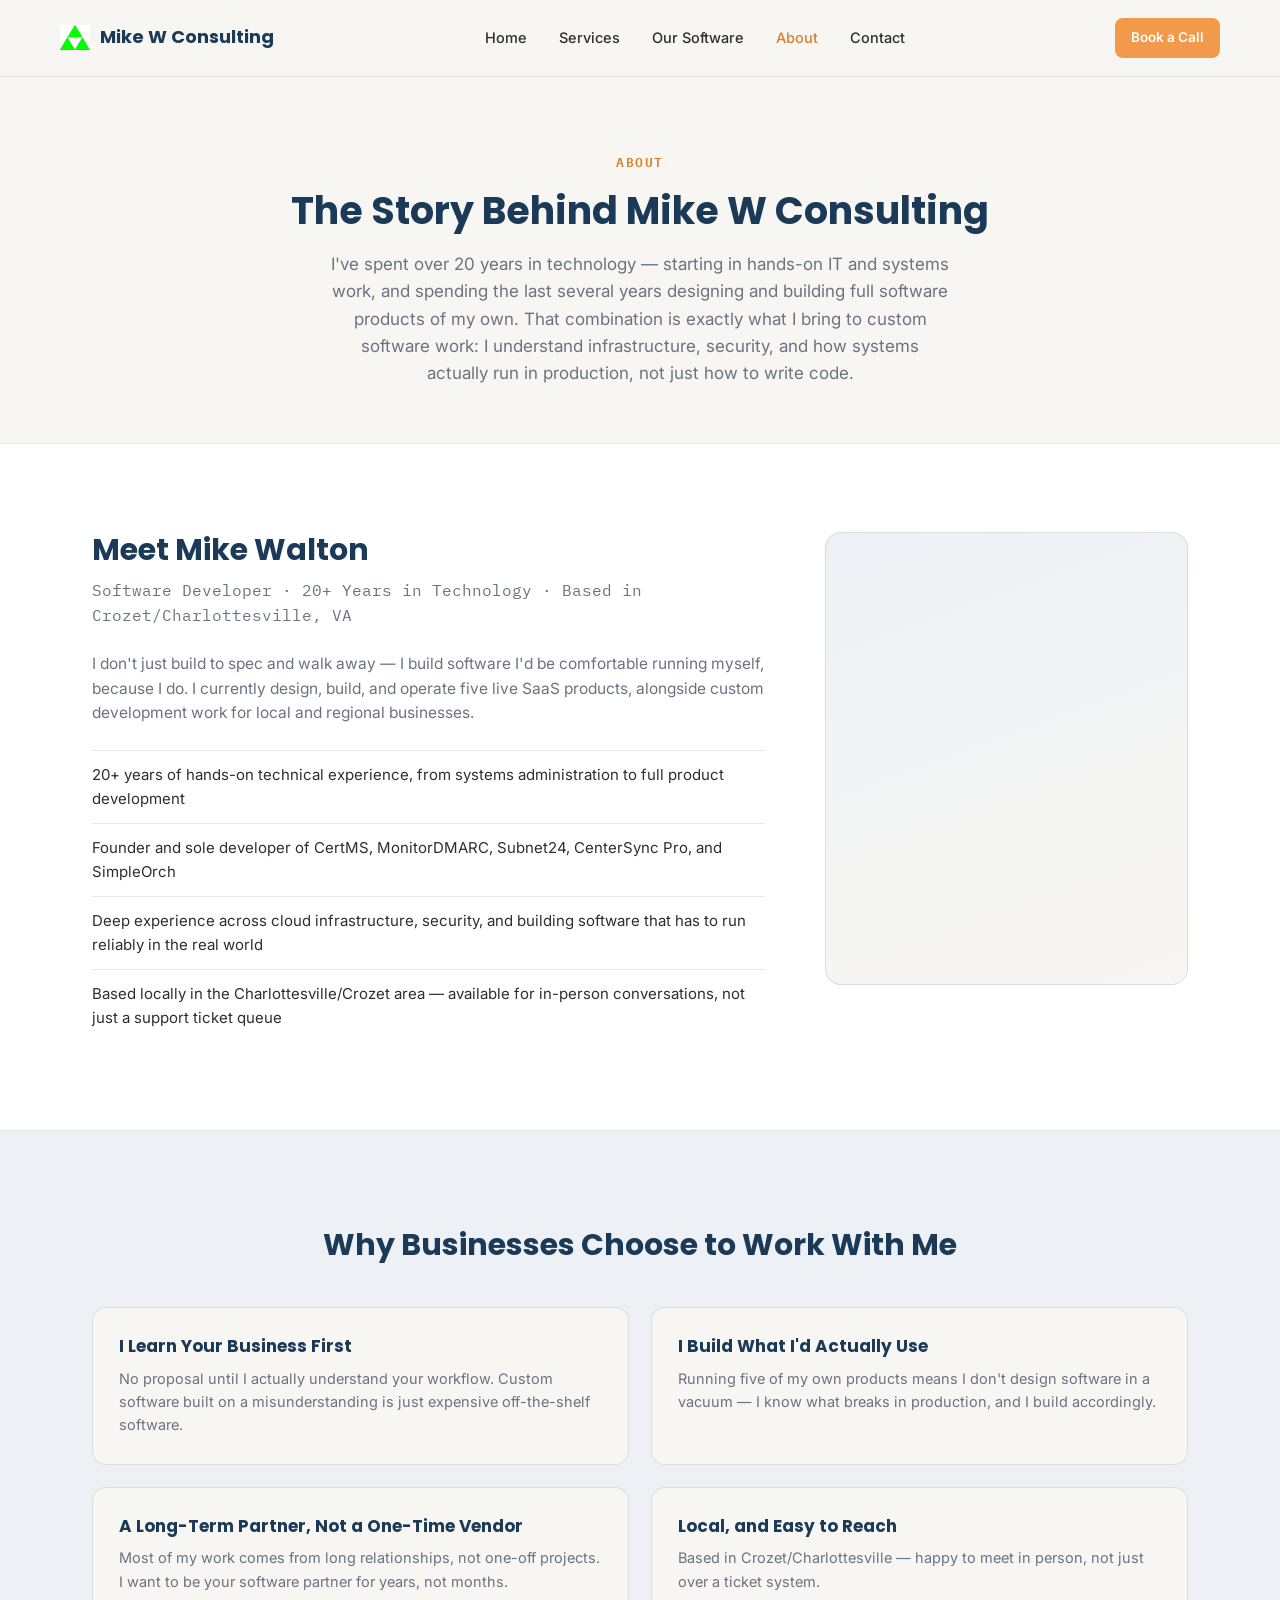
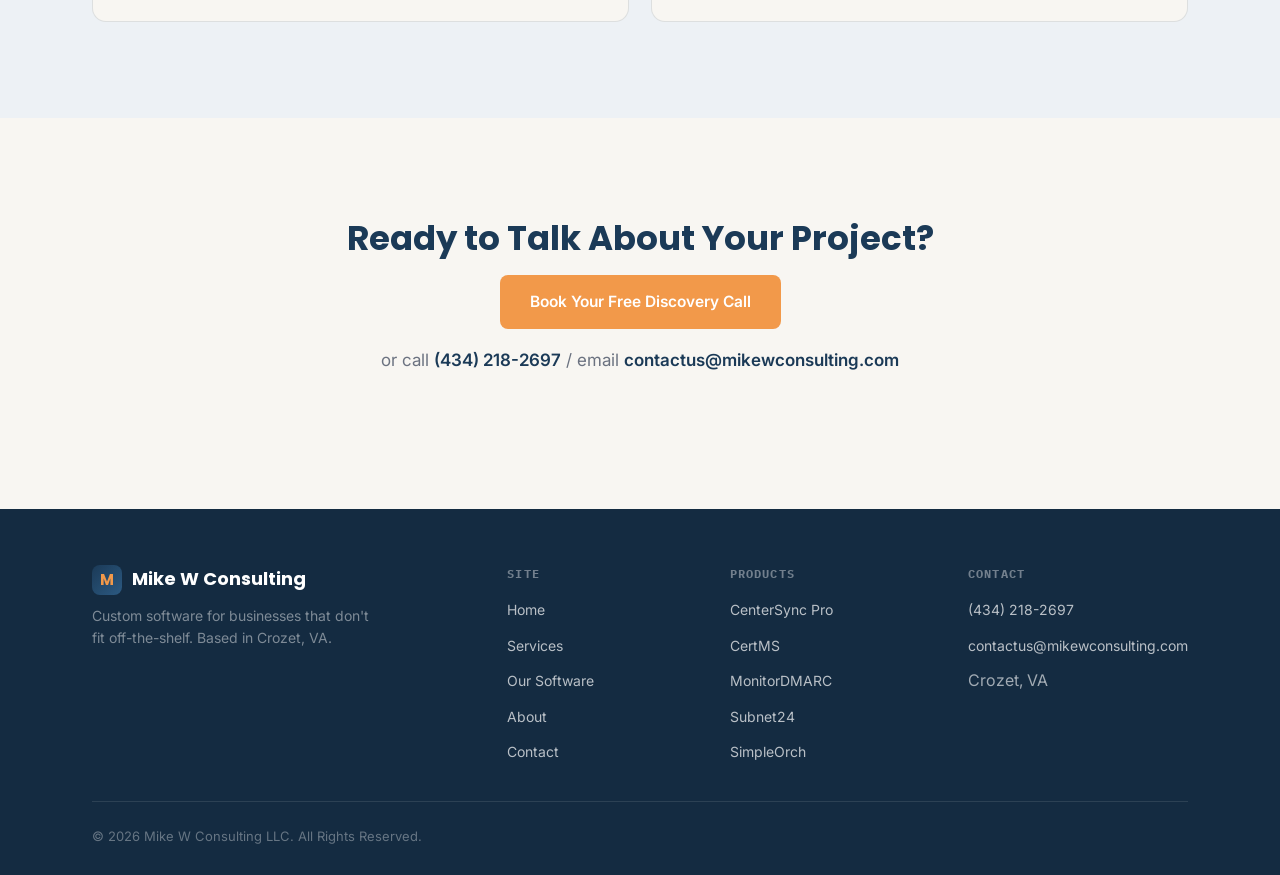
==== about.html @ b6466f71 "Initial Commit" ====
<!DOCTYPE html>
<html lang="en">
<head>
<meta charset="UTF-8">
<meta name="viewport" content="width=device-width, initial-scale=1.0">
<link rel="icon" type="image/x-icon" href="images/favicon.ico">
<title>About Mike Walton | Mike W Consulting LLC</title>
<meta name="description" content="Meet Mike Walton — 20+ years in technology, founder of five live SaaS products, now building custom software for local and regional businesses.">
<link rel="preconnect" href="https://fonts.googleapis.com">
<link rel="preconnect" href="https://fonts.gstatic.com" crossorigin>
<link href="https://fonts.googleapis.com/css2?family=Poppins:wght@500;600;700&family=Inter:wght@400;500;600&family=IBM+Plex+Mono:wght@500;600&display=swap" rel="stylesheet">
<link rel="stylesheet" href="styles.css">
</head>
<body>

<header>
  <div class="wrap nav-inner">
    <a href="index.html" class="logo"><img src="images/MWC-Logo-Tight2.png" alt="Mike W Consulting Logo" class="logo-img"> Mike W Consulting</a>
    <nav aria-label="Primary">
      <ul id="nav-list">
        <li><a href="index.html">Home</a></li>
        <li><a href="services.html">Services</a></li>
        <li><a href="our-software.html">Our Software</a></li>
        <li><a href="about.html" class="active">About</a></li>
        <li><a href="contact.html">Contact</a></li>
      </ul>
    </nav>
    <div class="nav-actions">
      <a href="contact.html" class="btn btn-primary btn-sm nav-cta">Book a Call</a>
      <button class="nav-toggle" id="nav-toggle" aria-expanded="false" aria-controls="nav-list" aria-label="Toggle menu">
        <span></span><span></span><span></span>
      </button>
    </div>
  </div>
</header>

<section class="page-hero">
  <div class="wrap">
    <span class="eyebrow">About</span>
    <h1>The Story Behind Mike W Consulting</h1>
    <p>I've spent over 20 years in technology &mdash; starting in hands-on IT and systems work, and spending the last several years designing and building full software products of my own. That combination is exactly what I bring to custom software work: I understand infrastructure, security, and how systems actually run in production, not just how to write code.</p>
  </div>
</section>

<section class="meet">
  <div class="wrap meet-grid">
    <div class="meet-copy">
      <h2>Meet Mike Walton</h2>
      <p class="meet-sub">Software Developer &middot; 20+ Years in Technology &middot; Based in Crozet/Charlottesville, VA</p>
      <p>I don't just build to spec and walk away &mdash; I build software I'd be comfortable running myself, because I do. I currently design, build, and operate five live SaaS products, alongside custom development work for local and regional businesses.</p>
      <ul class="bio-list">
        <li>20+ years of hands-on technical experience, from systems administration to full product development</li>
        <li>Founder and sole developer of CertMS, MonitorDMARC, Subnet24, CenterSync Pro, and SimpleOrch</li>
        <li>Deep experience across cloud infrastructure, security, and building software that has to run reliably in the real world</li>
        <li>Based locally in the Charlottesville/Crozet area &mdash; available for in-person conversations, not just a support ticket queue</li>
      </ul>
    </div>
    <div class="meet-photo">
      <div class="photo-frame" role="img" aria-label="Photo of Mike Walton placeholder — replace with a real headshot"></div>
    </div>
  </div>
</section>

<section class="reasons">
  <div class="wrap">
    <h2>Why Businesses Choose to Work With Me</h2>
    <div class="reasons-grid">
      <div class="reason-card">
        <h3>I Learn Your Business First</h3>
        <p>No proposal until I actually understand your workflow. Custom software built on a misunderstanding is just expensive off-the-shelf software.</p>
      </div>
      <div class="reason-card">
        <h3>I Build What I'd Actually Use</h3>
        <p>Running five of my own products means I don't design software in a vacuum &mdash; I know what breaks in production, and I build accordingly.</p>
      </div>
      <div class="reason-card">
        <h3>A Long-Term Partner, Not a One-Time Vendor</h3>
        <p>Most of my work comes from long relationships, not one-off projects. I want to be your software partner for years, not months.</p>
      </div>
      <div class="reason-card">
        <h3>Local, and Easy to Reach</h3>
        <p>Based in Crozet/Charlottesville &mdash; happy to meet in person, not just over a ticket system.</p>
      </div>
    </div>
  </div>
</section>

<section class="closing">
  <div class="wrap">
    <h2>Ready to Talk About Your Project?</h2>
    <a href="contact.html" class="btn btn-primary btn-lg">Book Your Free Discovery Call</a>
    <p class="closing-alt">or call <a href="tel:4342182697">(434) 218-2697</a> / email <a href="mailto:contactus@mikewconsulting.com">contactus@mikewconsulting.com</a></p>
  </div>
</section>

<footer>
  <div class="wrap">
    <div class="footer-top">
      <div class="footer-brand">
        <div class="logo"><span class="logo-mark">M</span> Mike W Consulting</div>
        <p>Custom software for businesses that don't fit off-the-shelf. Based in Crozet, VA.</p>
      </div>
      <div class="footer-col">
        <h4>Site</h4>
        <ul>
          <li><a href="index.html">Home</a></li>
          <li><a href="services.html">Services</a></li>
          <li><a href="our-software.html">Our Software</a></li>
          <li><a href="about.html">About</a></li>
          <li><a href="contact.html">Contact</a></li>
        </ul>
      </div>
      <div class="footer-col">
        <h4>Products</h4>
        <ul>
          <li><a href="https://centersyncpro.com" target="_blank" rel="noopener">CenterSync Pro</a></li>
          <li><a href="https://certms.com" target="_blank" rel="noopener">CertMS</a></li>
          <li><a href="https://monitordmarc.com" target="_blank" rel="noopener">MonitorDMARC</a></li>
          <li><a href="https://subnet24.com" target="_blank" rel="noopener">Subnet24</a></li>
          <li><a href="https://simpleorch.io" target="_blank" rel="noopener">SimpleOrch</a></li>
        </ul>
      </div>
      <div class="footer-col">
        <h4>Contact</h4>
        <ul>
          <li><a href="tel:4342182697">(434) 218-2697</a></li>
          <li><a href="mailto:contactus@mikewconsulting.com">contactus@mikewconsulting.com</a></li>
          <li>Crozet, VA</li>
        </ul>
      </div>
    </div>
    <div class="footer-bottom">
      <span>&copy; <span id="year">2026</span> Mike W Consulting LLC. All Rights Reserved.</span>
    </div>
  </div>
</footer>

<script src="script.js"></script>
</body>
</html>
---- styles.css ----
/* ==========================================================================
   Mike W Consulting LLC — shared stylesheet
   One file, linked from every page. Edit colors/fonts here and it updates
   the whole site at once.
   ========================================================================== */

:root {
  --navy: #1B3A57;
  --navy-deep: #142B41;
  --amber: #F2994A;
  --amber-dark: #D97F2E;
  --off-white: #F8F6F2;
  --slate-bg: #EDF1F5;
  --charcoal: #2E2E2E;
  --muted: #6B7280;
  --live-green: #34B37A;
  --border: rgba(27, 58, 87, 0.12);
}

* { box-sizing: border-box; margin: 0; padding: 0; }
html { scroll-behavior: smooth; }

body {
  font-family: 'Inter', sans-serif;
  color: var(--charcoal);
  background: var(--off-white);
  line-height: 1.6;
}

h1, h2, h3 {
  font-family: 'Poppins', sans-serif;
  color: var(--navy);
  line-height: 1.2;
}

a { text-decoration: none; color: inherit; }
img { max-width: 100%; display: block; }

.wrap { max-width: 1160px; margin: 0 auto; padding: 0 32px; }

.mono { font-family: 'IBM Plex Mono', monospace; }

.eyebrow {
  font-family: 'IBM Plex Mono', monospace;
  font-size: 12.5px;
  font-weight: 600;
  letter-spacing: 0.12em;
  text-transform: uppercase;
  color: var(--amber-dark);
  display: inline-block;
  margin-bottom: 16px;
}

/* ---------- Buttons ---------- */
.btn {
  display: inline-flex;
  align-items: center;
  gap: 8px;
  font-weight: 600;
  font-size: 14.5px;
  padding: 12px 22px;
  border-radius: 8px;
  transition: transform 0.15s ease, background 0.15s ease, color 0.15s ease;
  cursor: pointer;
  border: none;
  font-family: 'Inter', sans-serif;
}
.btn-primary { background: var(--amber); color: #fff; }
.btn-primary:hover { background: var(--amber-dark); transform: translateY(-1px); }
.btn-outline { border: 1.5px solid var(--navy); color: var(--navy); background: transparent; }
.btn-outline:hover { background: var(--navy); color: #fff; }
.btn-sm { padding: 9px 16px; font-size: 13.5px; }
.btn-lg { padding: 15px 30px; font-size: 15.5px; }

a:focus-visible, button:focus-visible, input:focus-visible, textarea:focus-visible {
  outline: 2px solid var(--amber-dark);
  outline-offset: 2px;
}

/* ==========================================================================
   Header / Nav (same on every page)
   ========================================================================== */
header {
  background: var(--off-white);
  border-bottom: 1px solid var(--border);
  position: sticky;
  top: 0;
  z-index: 50;
}
.nav-inner { display: flex; align-items: center; justify-content: space-between; padding: 18px 0; }
.logo {
  font-family: 'Poppins', sans-serif;
  font-weight: 700;
  font-size: 18px;
  color: var(--navy);
  display: flex;
  align-items: center;
  gap: 10px;
}
.logo-mark {
  width: 30px; height: 30px; border-radius: 8px;
  background: linear-gradient(135deg, var(--navy), #2C5A82);
  display: flex; align-items: center; justify-content: center;
  color: var(--amber); font-size: 15px; font-weight: 700;
}
.logo-img { 
 width: 30px;
}
nav ul { list-style: none; display: flex; gap: 32px; align-items: center; }
nav a { font-size: 14.5px; font-weight: 500; color: var(--charcoal); }
nav a.active { color: var(--amber-dark); }
nav a:hover { color: var(--amber-dark); }

.nav-actions { display: flex; align-items: center; gap: 14px; }

.nav-toggle {
  display: none;
  flex-direction: column;
  justify-content: center;
  gap: 5px;
  width: 34px;
  height: 34px;
  background: none;
  border: 1px solid var(--border);
  border-radius: 8px;
  cursor: pointer;
  padding: 0;
}
.nav-toggle span {
  display: block;
  width: 16px;
  height: 2px;
  margin: 0 auto;
  background: var(--navy);
  border-radius: 2px;
}

@media (max-width: 860px) {
  nav ul {
    display: none;
    position: absolute;
    top: 100%;
    left: 0;
    right: 0;
    flex-direction: column;
    align-items: flex-start;
    gap: 4px;
    background: var(--off-white);
    border-bottom: 1px solid var(--border);
    padding: 12px 32px 20px;
  }
  nav ul.open { display: flex; }
  nav a { padding: 10px 0; width: 100%; }
  .nav-toggle { display: flex; }
  .nav-cta { display: none; }
}

/* ==========================================================================
   Footer (same on every page)
   ========================================================================== */
footer { background: var(--navy-deep); color: rgba(255,255,255,0.6); padding: 56px 0 28px; }
.footer-top {
  display: flex; justify-content: space-between; flex-wrap: wrap; gap: 32px;
  padding-bottom: 36px; border-bottom: 1px solid rgba(255,255,255,0.1); margin-bottom: 24px;
}
.footer-brand .logo { color: #fff; margin-bottom: 10px; }
.footer-brand p { font-size: 14px; max-width: 280px; color: rgba(255,255,255,0.45); }
.footer-col h4 {
  font-family: 'IBM Plex Mono', monospace; font-size: 11.5px; text-transform: uppercase;
  letter-spacing: 0.1em; color: rgba(255,255,255,0.4); margin-bottom: 14px;
}
.footer-col ul { list-style: none; display: flex; flex-direction: column; gap: 10px; }
.footer-col a { font-size: 14px; color: rgba(255,255,255,0.7); }
.footer-col a:hover { color: var(--amber); }
.footer-bottom {
  display: flex; justify-content: space-between; flex-wrap: wrap; gap: 12px;
  font-size: 13px; color: rgba(255,255,255,0.35);
}

/* ==========================================================================
   Home page
   ========================================================================== */
.hero { padding: 88px 0 96px; }
.hero-grid { display: grid; grid-template-columns: 1.05fr 0.95fr; gap: 64px; align-items: center; }
.hero h1 { font-size: 46px; font-weight: 700; letter-spacing: -0.01em; margin-bottom: 22px; }
.hero p.lede { font-size: 17.5px; color: var(--muted); max-width: 480px; margin-bottom: 34px; }
.hero-ctas { display: flex; gap: 14px; flex-wrap: wrap; }

.systems-panel {
  background: var(--navy-deep);
  border-radius: 16px;
  padding: 28px 26px;
  box-shadow: 0 24px 60px -20px rgba(20, 43, 65, 0.45);
}
.systems-panel-head {
  display: flex; align-items: center; justify-content: space-between;
  margin-bottom: 20px; padding-bottom: 16px; border-bottom: 1px solid rgba(255,255,255,0.1);
}
.systems-panel-title {
  font-family: 'IBM Plex Mono', monospace; font-size: 12px; letter-spacing: 0.14em;
  text-transform: uppercase; color: rgba(255,255,255,0.55);
}
.pulse-dot { width: 8px; height: 8px; border-radius: 50%; background: var(--live-green); position: relative; }
.pulse-dot::after {
  content: ''; position: absolute; inset: -4px; border-radius: 50%;
  border: 1.5px solid var(--live-green); animation: pulse 2.2s ease-out infinite;
}
@keyframes pulse { 0% { transform: scale(0.6); opacity: 0.9; } 100% { transform: scale(1.9); opacity: 0; } }

.system-row { display: flex; align-items: center; gap: 14px; padding: 13px 0; border-bottom: 1px solid rgba(255,255,255,0.06); }
.system-row:last-child { border-bottom: none; }
.status-dot { width: 7px; height: 7px; border-radius: 50%; background: var(--live-green); flex-shrink: 0; }
.status-dot.amber { background: var(--amber); }
.system-name { font-family: 'IBM Plex Mono', monospace; font-size: 13.5px; font-weight: 600; color: #fff; min-width: 128px; }
.system-desc { font-size: 13px; color: rgba(255,255,255,0.5); flex: 1; }
.system-status { font-family: 'IBM Plex Mono', monospace; font-size: 11px; letter-spacing: 0.06em; color: var(--live-green); text-transform: uppercase; }
.system-status.amber { color: var(--amber); }

.problem { background: #fff; padding: 88px 0; border-top: 1px solid var(--border); border-bottom: 1px solid var(--border); }
.problem-grid { display: grid; grid-template-columns: 0.9fr 1.1fr; gap: 60px; align-items: start; }
.problem h2 { font-size: 32px; max-width: 380px; }
.problem-list { list-style: none; }
.problem-list li { display: flex; gap: 14px; padding: 16px 0; border-bottom: 1px solid var(--border); font-size: 16px; }
.problem-list li:first-child { padding-top: 0; }
.problem-list li span.x { font-family: 'IBM Plex Mono', monospace; color: var(--amber-dark); font-weight: 600; flex-shrink: 0; }

.build { background: var(--slate-bg); padding: 96px 0; }
.build-head { max-width: 560px; margin-bottom: 52px; }
.build-head h2 { font-size: 32px; margin-bottom: 14px; }
.build-head p { color: var(--muted); font-size: 16.5px; }
.build-grid { display: grid; grid-template-columns: repeat(2, 1fr); gap: 24px; }
.build-card { background: var(--off-white); border: 1px solid var(--border); border-radius: 14px; padding: 30px 28px; }
.build-icon { width: 42px; height: 42px; border-radius: 10px; background: rgba(242, 153, 74, 0.14); display: flex; align-items: center; justify-content: center; margin-bottom: 18px; }
.build-card h3 { font-size: 18px; margin-bottom: 8px; }
.build-card p { font-size: 14.5px; color: var(--muted); }

.proof { background: var(--navy); padding: 96px 0; text-align: center; color: #fff; }
.proof h2 { color: #fff; font-size: 30px; max-width: 640px; margin: 0 auto 20px; }
.proof p { max-width: 620px; margin: 0 auto 40px; color: rgba(255,255,255,0.65); font-size: 16.5px; }
.proof-chips { display: flex; justify-content: center; flex-wrap: wrap; gap: 12px; margin-bottom: 40px; }
.chip { font-family: 'IBM Plex Mono', monospace; font-size: 12.5px; padding: 9px 16px; border-radius: 999px; border: 1px solid rgba(255,255,255,0.18); color: rgba(255,255,255,0.8); display: flex; align-items: center; gap: 8px; }
.chip .dot { width: 6px; height: 6px; border-radius: 50%; background: var(--live-green); }
.chip .dot.amber { background: var(--amber); }

.closing { padding: 100px 0; text-align: center; }
.closing h2 { font-size: 34px; margin-bottom: 16px; }
.closing p { color: var(--muted); font-size: 17px; margin-bottom: 34px; }

/* ==========================================================================
   Page hero (Services / Our Software / About / Contact)
   ========================================================================== */
.page-hero { padding: 72px 0 56px; text-align: center; }
.page-hero h1 { font-size: 38px; max-width: 720px; margin: 0 auto 18px; }
.page-hero p { color: var(--muted); font-size: 17px; max-width: 620px; margin: 0 auto; }

/* ==========================================================================
   Our Software (portfolio) page
   ========================================================================== */
.products { padding: 20px 0 90px; }
.product-grid { display: grid; grid-template-columns: 1fr; gap: 20px; }
.product-card {
  background: var(--navy-deep); border-radius: 16px; padding: 32px 34px;
  display: grid; grid-template-columns: 1.4fr 2fr auto; gap: 28px; align-items: center; color: #fff;
}
.product-id { display: flex; flex-direction: column; gap: 8px; }
.product-status {
  display: inline-flex; align-items: center; gap: 7px;
  font-family: 'IBM Plex Mono', monospace; font-size: 10.5px;
  letter-spacing: 0.08em; text-transform: uppercase; color: var(--live-green); width: fit-content;
}
.product-status.amber { color: var(--amber); }
.product-name { font-family: 'Poppins', sans-serif; font-weight: 700; font-size: 22px; color: #fff; }
.product-tagline { font-size: 13.5px; color: rgba(255,255,255,0.5); font-style: italic; }
.product-desc { font-size: 14.5px; color: rgba(255,255,255,0.75); max-width: 460px; }
.product-link {
  font-family: 'IBM Plex Mono', monospace; font-size: 13px; color: var(--amber);
  border: 1px solid rgba(242,153,74,0.4); padding: 10px 18px; border-radius: 8px; white-space: nowrap;
}
.product-link:hover { background: rgba(242,153,74,0.12); }

/* ==========================================================================
   Services page
   ========================================================================== */
.steps { background: var(--slate-bg); padding: 88px 0; }
.steps h2 { font-size: 30px; margin-bottom: 44px; text-align: center; }
.steps-grid { display: grid; grid-template-columns: repeat(4, 1fr); gap: 20px; }
.step-card { background: var(--off-white); border: 1px solid var(--border); border-radius: 14px; padding: 26px 22px; }
.step-n { font-family: 'IBM Plex Mono', monospace; font-size: 13px; color: var(--amber-dark); font-weight: 600; display: block; margin-bottom: 12px; }
.step-card h3 { font-size: 17px; margin-bottom: 8px; }
.step-card p { font-size: 14px; color: var(--muted); }

.compare { padding: 88px 0; }
.compare h2 { font-size: 30px; margin-bottom: 40px; text-align: center; }
.compare-table { border: 1px solid var(--border); border-radius: 14px; overflow: hidden; }
.compare-head, .compare-row { display: grid; grid-template-columns: 1fr 1fr; }
.compare-head span { font-family: 'IBM Plex Mono', monospace; font-size: 11.5px; text-transform: uppercase; letter-spacing: 0.08em; padding: 16px 24px; }
.compare-head span:first-child { background: var(--slate-bg); color: var(--muted); }
.compare-head span:last-child { background: var(--navy); color: #fff; }
.compare-row { border-top: 1px solid var(--border); }
.compare-row span { padding: 20px 24px; font-size: 14.5px; }
.compare-row .them { color: var(--muted); background: #fff; }
.compare-row .me { color: var(--charcoal); background: var(--off-white); font-weight: 500; }

.fit { background: var(--slate-bg); padding: 88px 0; }
.fit h2 { font-size: 30px; margin-bottom: 32px; text-align: center; }
.fit-list { list-style: none; max-width: 640px; margin: 0 auto; }
.fit-list li { display: flex; gap: 14px; padding: 14px 0; border-bottom: 1px solid var(--border); font-size: 16px; }
.fit-list li:last-child { border-bottom: none; }
.check { font-family: 'IBM Plex Mono', monospace; color: var(--live-green); font-weight: 700; flex-shrink: 0; }

/* ==========================================================================
   About page
   ========================================================================== */
.meet { background: #fff; padding: 88px 0; border-top: 1px solid var(--border); border-bottom: 1px solid var(--border); }
.meet-grid { display: grid; grid-template-columns: 1.3fr 0.7fr; gap: 60px; align-items: start; }
.meet-copy h2 { font-size: 30px; margin-bottom: 10px; }
.meet-sub { font-family: 'IBM Plex Mono', monospace; font-size: 13px; color: var(--amber-dark); margin-bottom: 20px; }
.meet-copy > p { color: var(--muted); font-size: 15.5px; margin-bottom: 24px; }
.bio-list { list-style: none; }
.bio-list li { padding: 12px 0; border-top: 1px solid var(--border); font-size: 15px; }
.photo-frame {
  aspect-ratio: 4 / 5; border-radius: 16px;
  background: linear-gradient(160deg, var(--slate-bg), var(--off-white));
  border: 1px solid var(--border);
}

.reasons { background: var(--slate-bg); padding: 96px 0; }
.reasons h2 { font-size: 30px; margin-bottom: 44px; text-align: center; }
.reasons-grid { display: grid; grid-template-columns: repeat(2, 1fr); gap: 22px; }
.reason-card { background: var(--off-white); border: 1px solid var(--border); border-radius: 14px; padding: 28px 26px; }
.reason-card h3 { font-size: 17px; margin-bottom: 10px; }
.reason-card p { font-size: 14.5px; color: var(--muted); }

.closing-alt { margin-top: 18px; color: var(--muted); font-size: 14.5px; }
.closing-alt a { color: var(--navy); font-weight: 600; }

/* ==========================================================================
   Contact page
   ========================================================================== */
.contact-body { padding: 20px 0 100px; }
.contact-grid { display: grid; grid-template-columns: 1.3fr 0.8fr; gap: 56px; align-items: start; }

.zoho-embed {
  background: #fff; border: 1px solid var(--border); border-radius: 16px;
  padding: 24px; min-height: 480px;
}
.zoho-embed iframe { width: 100%; height: 100%; min-height: 460px; border: none; }
.zoho-embed-placeholder {
  height: 100%; min-height: 430px; display: flex; align-items: center; justify-content: center;
  text-align: center; color: var(--muted); font-size: 14.5px; padding: 20px;
  border: 1.5px dashed var(--border); border-radius: 10px;
}

.contact-direct h2 { font-size: 22px; margin-bottom: 20px; }
.contact-direct ul { list-style: none; }
.contact-direct li { padding: 14px 0; border-top: 1px solid var(--border); font-size: 15px; }
.contact-direct li:first-child { border-top: none; }
.contact-direct .label {
  display: block; font-family: 'IBM Plex Mono', monospace; font-size: 11px;
  text-transform: uppercase; letter-spacing: 0.08em; color: var(--amber-dark); margin-bottom: 4px;
}

/* ==========================================================================
   Shared responsive rules
   ========================================================================== */
@media (prefers-reduced-motion: reduce) {
  html { scroll-behavior: auto; }
  .pulse-dot::after { animation: none; }
}

@media (max-width: 860px) {
  .hero-grid, .problem-grid, .meet-grid, .contact-grid { grid-template-columns: 1fr; }
  .build-grid, .reasons-grid { grid-template-columns: 1fr; }
  .steps-grid { grid-template-columns: 1fr 1fr; }
  .compare-head, .compare-row { grid-template-columns: 1fr; }
  .compare-row .them { border-bottom: 1px solid var(--border); }
  .product-card { grid-template-columns: 1fr; text-align: left; }
  .product-link { width: fit-content; }
  .hero h1 { font-size: 34px; }
  .photo-frame { max-width: 260px; }
}

@media (max-width: 560px) {
  .steps-grid { grid-template-columns: 1fr; }
}
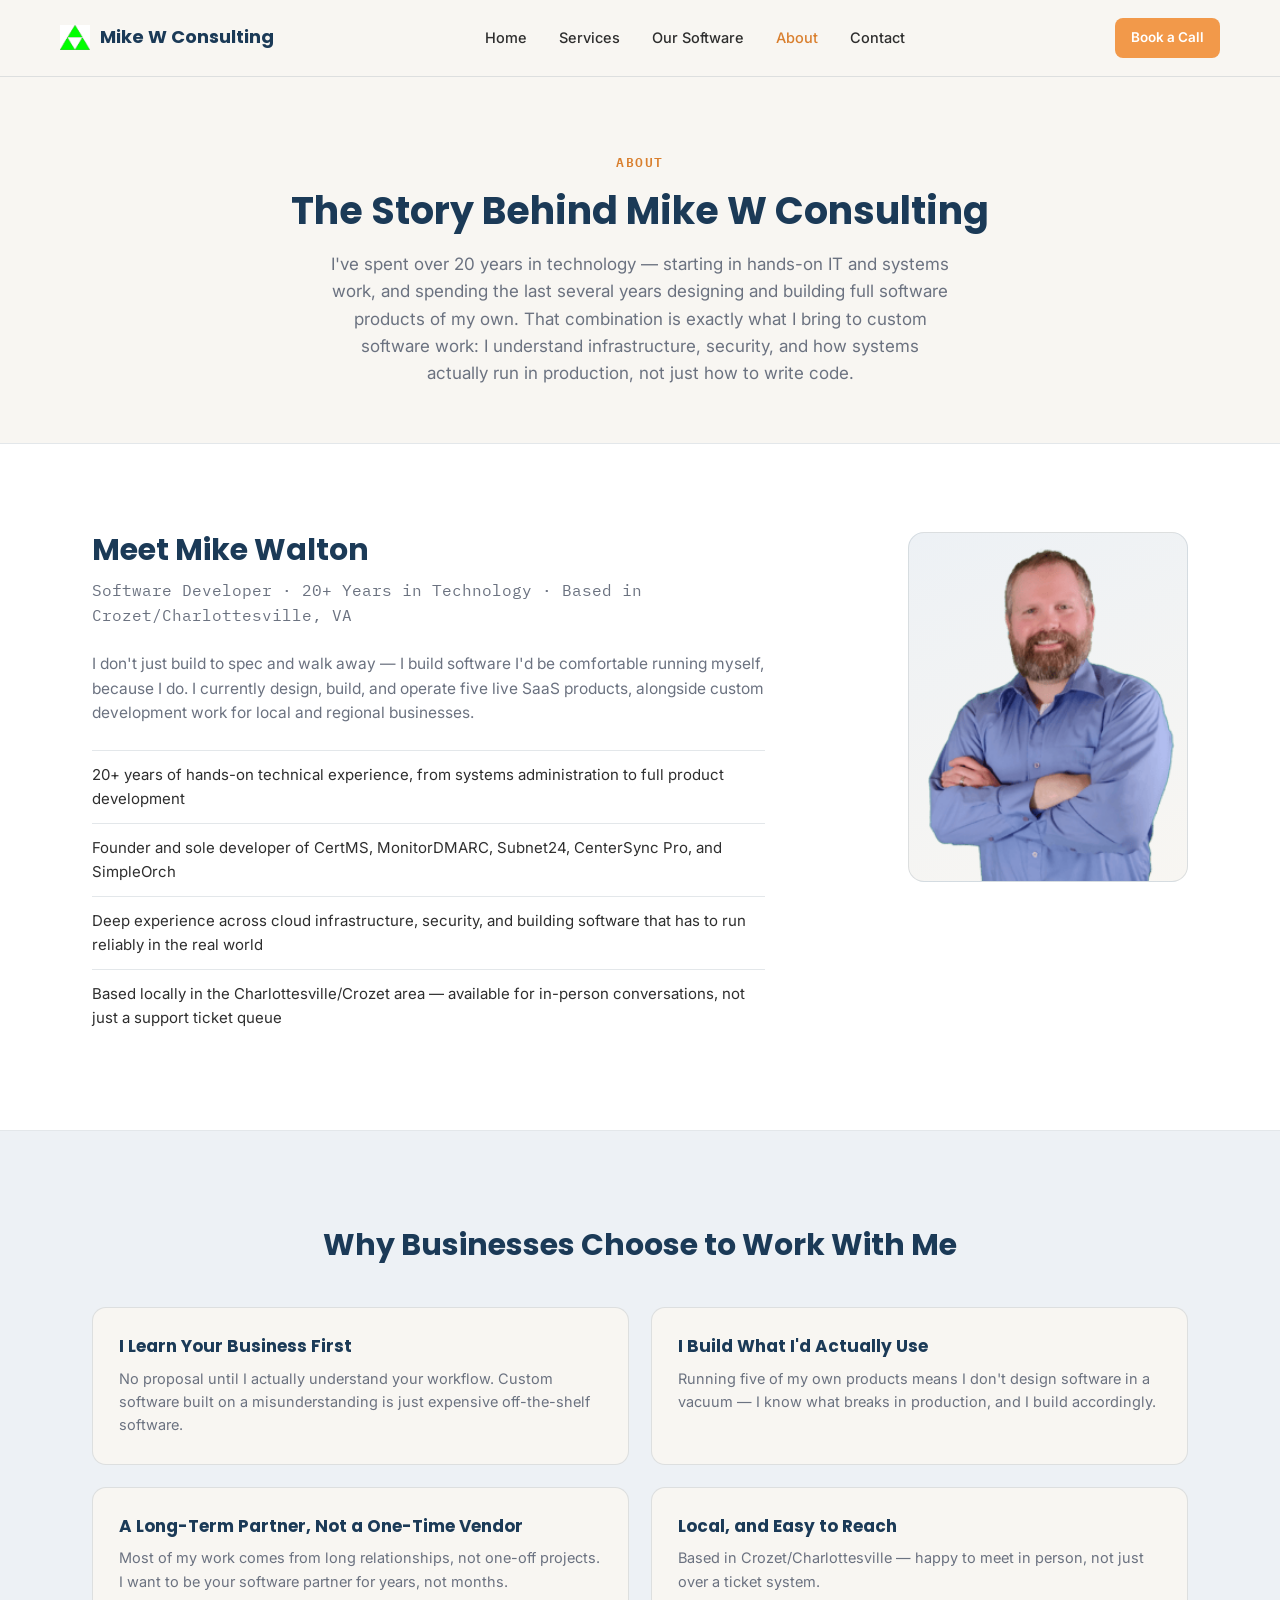
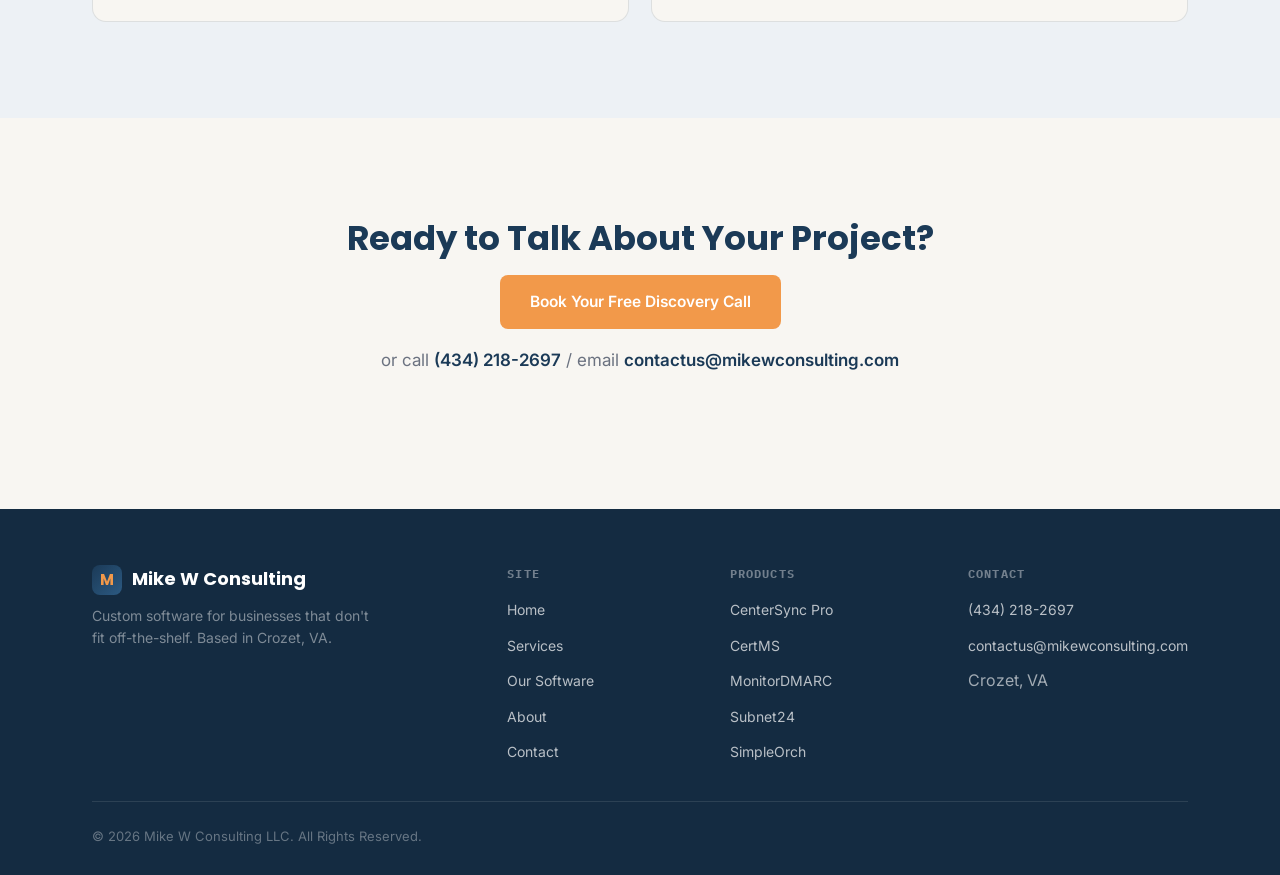
==== commit e60cf70f: "Adding photo to website." ====
--- a/about.html
+++ b/about.html
@@ -56,7 +56,7 @@
       </ul>
     </div>
     <div class="meet-photo">
-      <div class="photo-frame" role="img" aria-label="Photo of Mike Walton placeholder — replace with a real headshot"></div>
+      <div class="photo-frame" role="img" aria-label="Photo of Mike Walton placeholder — replace with a real headshot"><img src="images/Mike-Transparent4-248x300.png" alt="Photo of Mike Walton"></div>
     </div>
   </div>
 </section>
--- a/styles.css
+++ b/styles.css
@@ -319,9 +319,23 @@
 .bio-list { list-style: none; }
 .bio-list li { padding: 12px 0; border-top: 1px solid var(--border); font-size: 15px; }
 .photo-frame {
-  aspect-ratio: 4 / 5; border-radius: 16px;
+  width: min(100%, 280px);
+  aspect-ratio: 4 / 5;
+  border-radius: 16px;
   background: linear-gradient(160deg, var(--slate-bg), var(--off-white));
   border: 1px solid var(--border);
+  overflow: hidden;
+  display: flex;
+  align-items: flex-end;
+  justify-content: center;
+  margin-left: auto;
+}
+
+.photo-frame img {
+  width: 100%;
+  height: 100%;
+  object-fit: contain;
+  object-position: center bottom;
 }
 
 .reasons { background: var(--slate-bg); padding: 96px 0; }
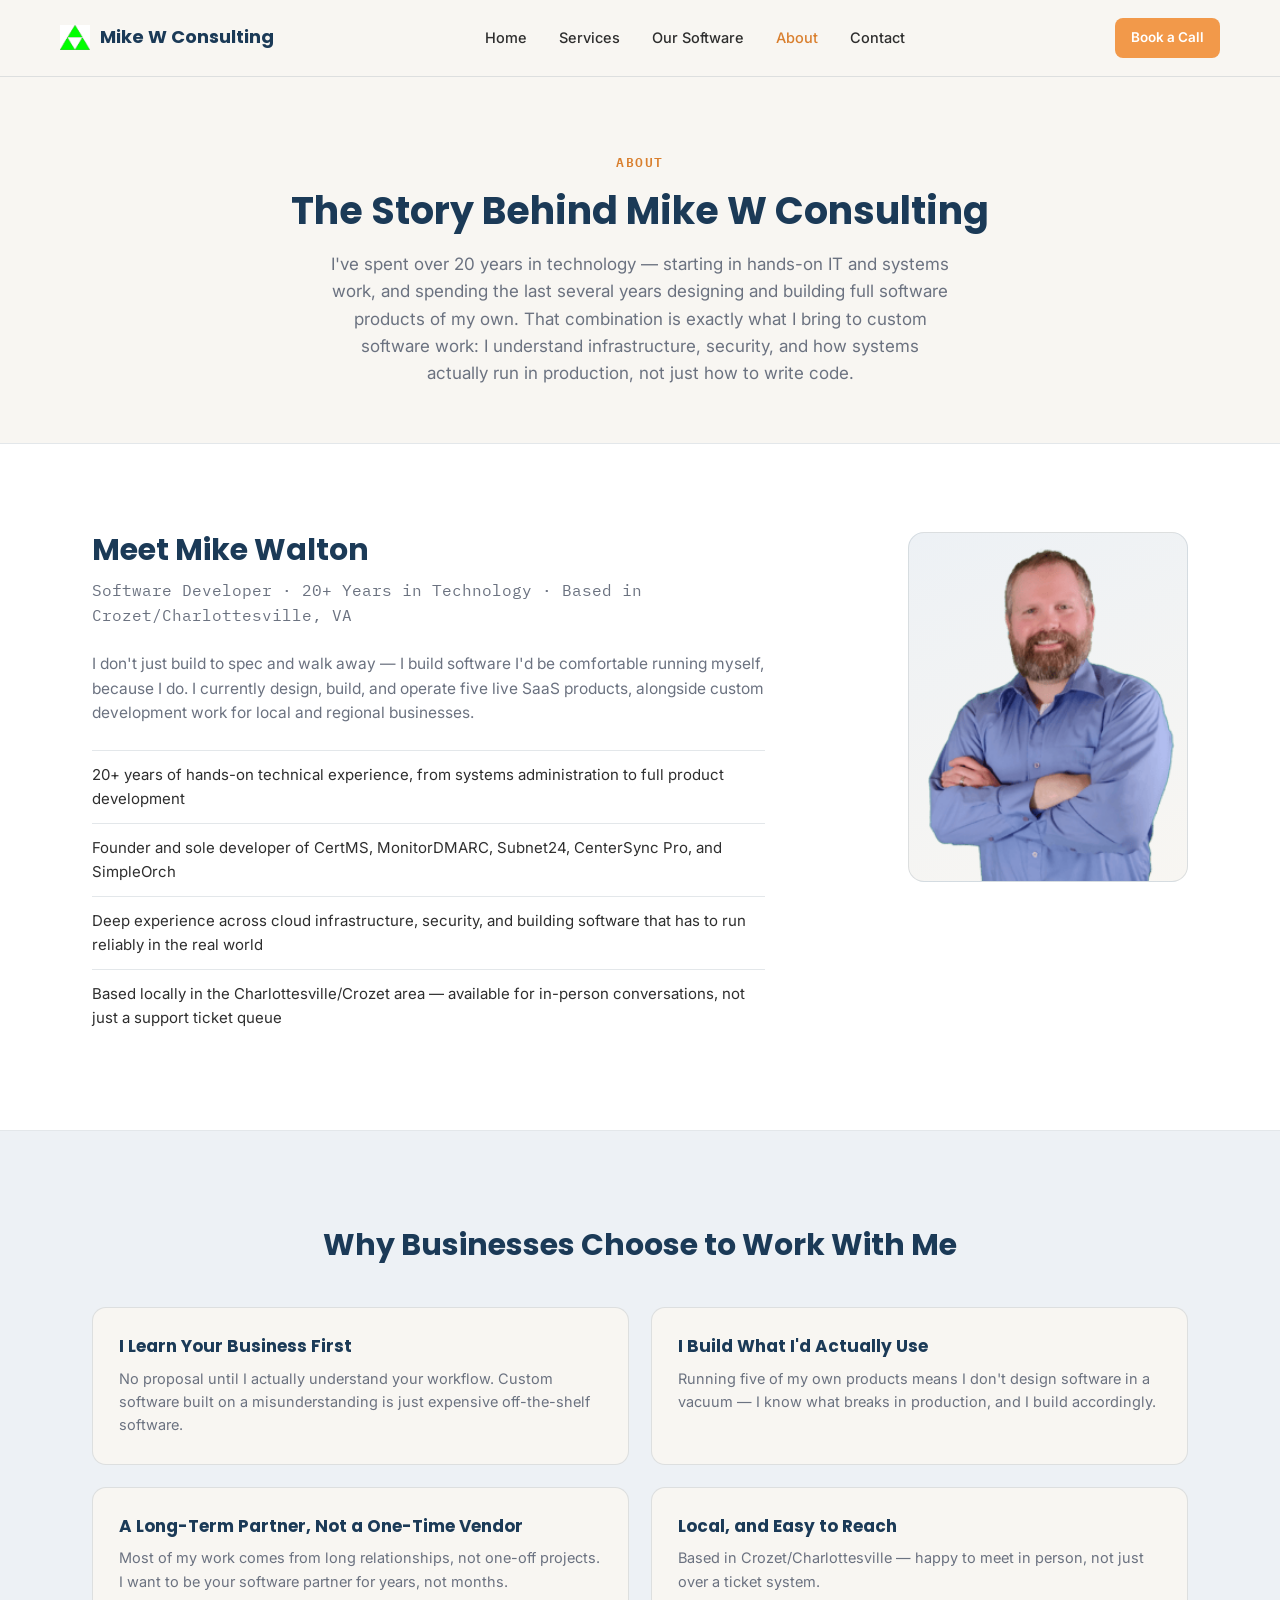
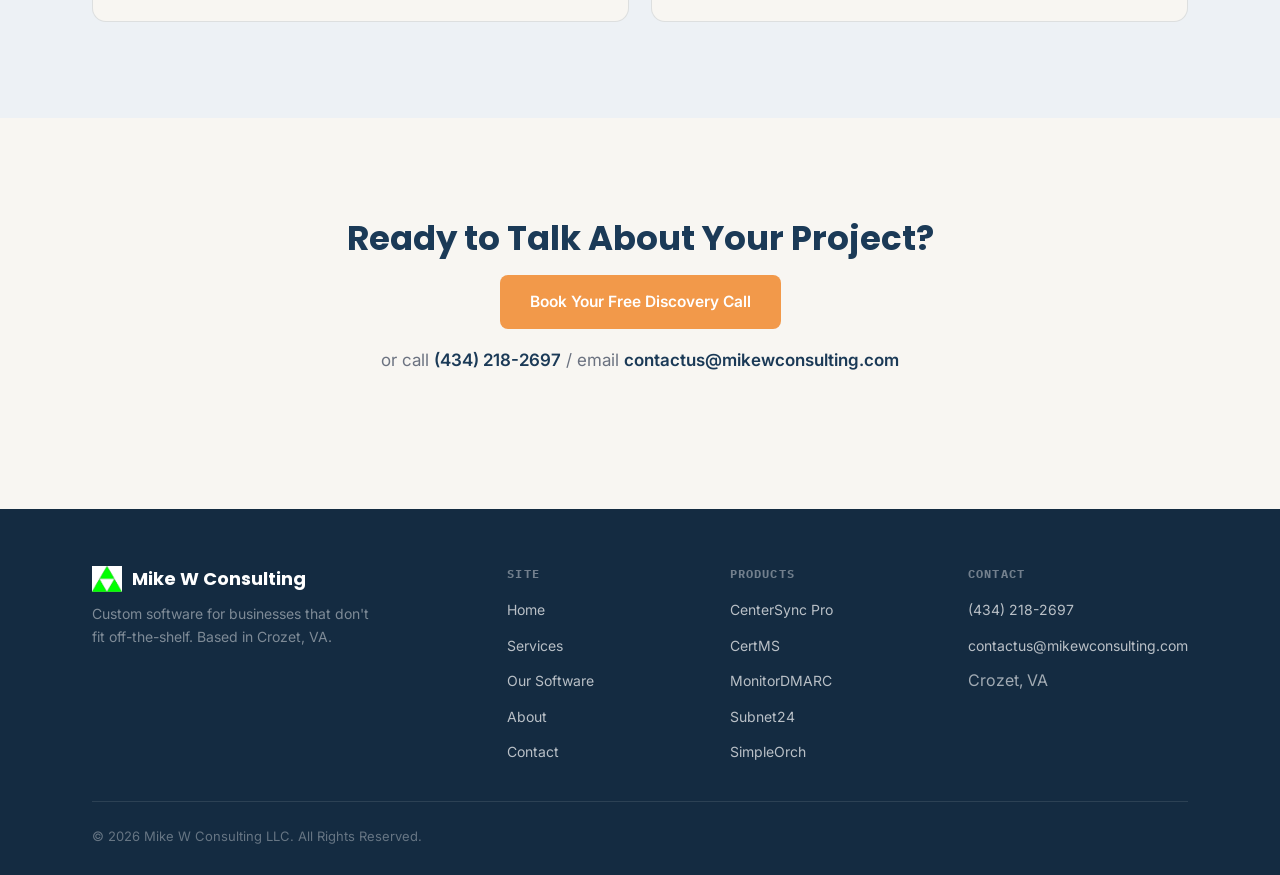
==== commit 4f569e68: "Fixing logo at in the footer." ====
--- a/about.html
+++ b/about.html
@@ -97,7 +97,7 @@
   <div class="wrap">
     <div class="footer-top">
       <div class="footer-brand">
-        <div class="logo"><span class="logo-mark">M</span> Mike W Consulting</div>
+        <div class="logo"><img src="images/MWC-Logo-Tight2.png" alt="Mike W Consulting Logo" class="logo-img"> Mike W Consulting</div>
         <p>Custom software for businesses that don't fit off-the-shelf. Based in Crozet, VA.</p>
       </div>
       <div class="footer-col">
